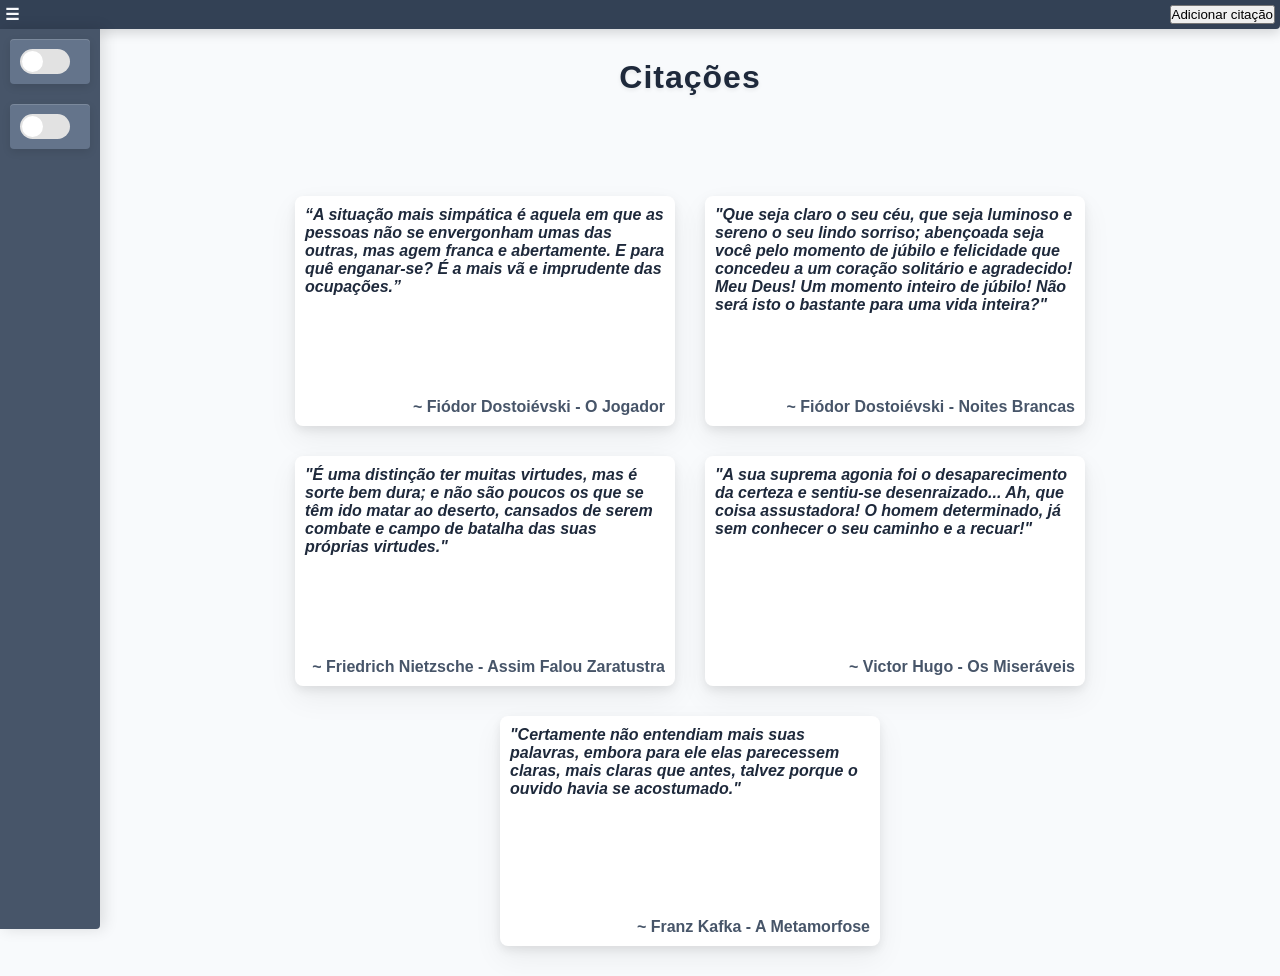
==== citacoes.html @ 8988e5a4 "Adicionada função para acrescentar citações e mudanças nos nomes dos arquivos" ====
<!DOCTYPE html>
<html lang="pt-br">

<head>
    <meta charset="UTF-8">
    <meta name="viewport" content="width=device-width, initial-scale=1.0">
    <title>Citações</title>

    <link rel="stylesheet" href="citacoes.css">
</head>

<body>
    <div id="container">
        <header>
            <label for="expandir-sidebar" id="icone-expandir-sidebar">☰</label>
            <input type="checkbox" id="expandir-sidebar">
            <button id="nova-citacao">Adicionar citação</button>
        </header>

        <div id="uniao">
            <nav>
                <div id="div-fonte">
                    <label for="fonte">Tamanho da fonte</label>

                    <div id="mostrar-valor">
                        <input type="range" id="fonte" min="12" max="20" value="16">
                        <span id="valor-fonte">16</span>
                    </div>
                </div>

                <div class="div-interruptores">
                    <label for="noturno">Modo noturno</label>
                    <input type="checkbox" id="noturno" class="interruptor">
                </div>

                <div class="div-interruptores">
                    <label for="contraste">Alto contraste</label>
                    <input type="checkbox" id="contraste" class="interruptor">
                </div>
            </nav>
            
            <main>
                <h1>Citações</h1>

                <div id="expositor-citacoes">
                    <div class="cartao">
                        <p><i>“A situação mais simpática é aquela em que as pessoas não se envergonham umas das outras, mas agem franca e abertamente. E para quê enganar-se? É a mais vã e imprudente das ocupações.”</i></p>
                        <span>~ Fiódor Dostoiévski - O Jogador</span>
                    </div>

                    <div class="cartao">
                        <p><i>"Que seja claro o seu céu, que seja luminoso e sereno o seu lindo sorriso; abençoada seja você pelo momento de júbilo e felicidade que concedeu a um coração solitário e agradecido! Meu Deus! Um momento inteiro de júbilo! Não será isto o bastante para uma vida inteira?"</i></p>
                        <span>~ Fiódor Dostoiévski - Noites Brancas</span>
                    </div>

                    <div class="cartao">
                        <p><i>"É uma distinção ter muitas virtudes, mas é sorte bem dura; e não são poucos os que se têm ido matar ao deserto, cansados de serem combate e campo de batalha das suas próprias virtudes."</i></p>
                        <span>~ Friedrich Nietzsche - Assim Falou Zaratustra</span>
                    </div>

                    <div class="cartao">
                        <p><i>"A sua suprema agonia foi o desaparecimento da certeza e sentiu-se desenraizado... Ah, que coisa assustadora! O homem determinado, já sem conhecer o seu caminho e a recuar!"</i></p>
                        <span>~ Victor Hugo - Os Miseráveis</span>
                    </div>

                    <div class="cartao">
                        <p><i>"⁠Certamente não entendiam mais suas palavras, embora para ele elas parecessem claras, mais claras que antes, talvez porque o ouvido havia se acostumado."</i></p>
                        <span>~ Franz Kafka - A Metamorfose</span>
                    </div>
                </div>
            </main>
        </div>
    </div>

    <script src="citacoes.js"></script>
</body>

</html>
---- citacoes.css ----
* {
    box-sizing: border-box;
    margin: 0;
    padding: 0;
}

body {
    font-family: 'Gill Sans', 'Gill Sans MT', Calibri, 'Trebuchet MS', sans-serif;
    font-weight: bold;
    color: #1e293b;
}

#container {
    display: flex;
    flex-direction: column;
    height: 100%;
    background-color: #f8fafc;
}

/* Faixa superior */
header {
    display: flex;
    flex-direction: row;
    justify-content: space-between;
    align-items: center;
    padding: 5px;
    width: 100%;
    border-radius: 0 0 4px 0;
    background-color: #334155;
    color: #f8fafc;
    box-shadow: 0 4px 12px rgba(0,0,0,0.15);
}

#expandir-sidebar {
    display: none;
}

#icone-expandir-sidebar {
    cursor: pointer;
    user-select: none;
    transition: transform 0.3s ease, color 0.3s ease;
}

#icone-expandir-sidebar:hover {
    color: #93c5fd;
}

#container:has(#expandir-sidebar:checked) #icone-expandir-sidebar {
    transform: rotate(90deg);
}

/* EXIBICAO PRINCIPAL */

#uniao {
    display: flex;
    flex-direction: row;
    flex: 1; /* faz "uniao ocupar apenas o espaço restante depois que o header tiver sua altura calculada. */
}

main {
    display: flex;
    flex-direction: column;
    justify-content: center;
    align-items: center;
    padding: 30px;
    gap: 100px;
    width: 100%;
}

main h1 {
    color: #1e293b;
    letter-spacing: 1px;
    text-shadow: 0 2px 4px rgba(0,0,0,0.08);
}

#expositor-citacoes {
    display: flex;
    flex-wrap: wrap;
    justify-content: center;
    align-items: center;
    gap: 30px;
}

main .cartao{
    display: flex;
    flex-direction: column;
    justify-content: center;
    align-items: center;
    padding: 10px;
    height: 230px;
    width: 380px;
    border-radius: 8px;
    background-color: #ffffff;
    color: #1e293b;
    box-shadow: 0 4px 10px rgba(0,0,0,0.08), 0 12px 30px rgba(0,0,0,0.06);
    transition: 0.3s ease;
}

main .cartao span {
    margin-top: auto;
    align-self: flex-end;
    color: #475569;
}

main .cartao:hover {
    transform: translateY(-6px);
    box-shadow: 0 8px 20px rgba(0,0,0,0.12), 0 18px 40px rgba(0,0,0,0.10);
}

/* SIDE BAR */
nav {
    position: sticky; /* Só precisei adicionar os tres primeiros para fazer a barra acompanhar a tela */
    top: 0;
    flex-shrink: 0;
    display: flex;
    flex-direction: column;
    align-items: center;
    height: 100dvh;
    width: 100px;
    padding: 10px;
    gap: 20px;
    border-radius: 0 0 4px 0;
    transition: 0.3s ease;
    background-color: #475569;
    color: #f8fafc;
    box-shadow: 4px 0 15px rgba(0,0,0,0.12);
}

nav label {
    display: none;
}

#div-fonte {
    display: none;
}

#fonte:hover {
    cursor: pointer;
}

#fonte:active {
    cursor: grab;
}

#mostrar-valor {
    display: flex;
    flex-direction: row;
    align-items: center;
    gap: 10px;
}

#valor-fonte {
    padding: 3px;
    border-radius: 4px;
    background-color: #64748b;
    color: #f8fafc;
    box-shadow: 2px 2px 8px rgba(0,0,0,0.15);
}

.div-interruptores {
    display: flex;
    flex-direction: row;
    justify-content: space-between;
    align-items: center;
    user-select: none;
    padding: 10px;
    gap: 20px;
    width: 100%;
    border-radius: 4px;
    background-color: #64748b;
    box-shadow: inset 0 1px 0 rgba(255,255,255,0.15), 0 3px 8px rgba(0,0,0,0.10);
}

#container:has(#expandir-sidebar:checked) nav {
    width: 250px;
}

#container:has(#expandir-sidebar:checked) nav label {
    display: flex;
}

#container:has(#expandir-sidebar:checked) #div-fonte {
    display: flex;
    flex-direction: column;
    align-items: center;
    padding: 10px;
    gap: 10px;
    width: 100%;
    border-radius: 4px;
    background-color: #64748b;
    box-shadow: inset 0 1px 0 rgba(255,255,255,0.15), 0 3px 8px rgba(0,0,0,0.10);
}

/* INTERRUPTORES */
.interruptor {
    appearance: none;
    -webkit-appearance: none;
    width: 50px;
    height: 25px;
    background-color: rgb(226, 226, 226);
    border-radius: 25px;
    position: relative;
    cursor: pointer;
    transition: 0.3s;
}

.interruptor:checked {
    background-color: #3b82f6;
    box-shadow: 0 0 10px rgba(59,130,246,0.5);
}

.interruptor::before {
    content: "";
    width: 21px;
    height: 21px;
    background-color: white;
    border-radius: 50%;
    position: absolute;
    top: 2px;
    left: 2px;
    transition: 0.3s;
}

.interruptor:checked::before {
    transform: translateX(25px);
}

/* MODO NOTURNO */
.modo-noturno #container {
    background-color: #121826;
    color: #e5e7eb;
}

.modo-noturno header {
    background-color: #1e293b;
    color: #e5e7eb;
}

.modo-noturno nav {
    background-color: #1f2937;
}

.modo-noturno #valor-fonte,
.modo-noturno .div-interruptores,
.modo-noturno #container:has(#expandir-sidebar:checked) #div-fonte {
    background-color: #374151;
    color: #e5e7eb;
}

.modo-noturno h1 {
    color: #f9fafb;
    text-shadow: 0 2px 8px rgba(59,130,246,0.25);
}

.modo-noturno .cartao {
    background-color: #1f2937;
    color: #e5e7eb;
    box-shadow: 0 10px 25px rgba(0,0,0,0.4);
}

.modo-noturno .cartao span {
    color: #cbd5e1;
}

.modo-noturno .cartao:hover {
    box-shadow: 0 10px 25px rgba(0,0,0,0.6);
}

.modo-noturno .interruptor {
    background-color: #4b5563;
}

.modo-noturno .interruptor:checked {
    background-color: #60a5fa;
    box-shadow: 0 0 12px rgba(96,165,250,0.5);
}

.modo-noturno input[type="range"] {
    accent-color: #3b82f6;
}

/* ALTO CONTRASTE */
.alto-contraste #container {
    background-color: #000;
    color: #fff;
}

.alto-contraste header {
    background-color: #000;
    color: #ffff00;
    border-bottom: 2px solid #ffff00;
}

.alto-contraste nav {
    background-color: #000;
    color: #ffff00;
    border-right: 2px solid #ffff00;
    box-shadow: none;
}

.alto-contraste #valor-fonte {
    background-color: #ffff00;
    color: #000;
    box-shadow: none;
}

.alto-contraste .div-interruptores,
.alto-contraste #container:has(#expandir-sidebar:checked) #div-fonte {
    background-color: #000;
    color: #ffff00;
    border: 2px solid #ffff00;
    box-shadow: none;
}

.alto-contraste .cartao {
    background-color: #000;
    color: #fff;
    border: 3px solid #ffff00;
    box-shadow: none;
}

.alto-contraste .cartao span,
.alto-contraste h1 {
    color: #ffff00;
}

.alto-contraste .cartao:hover {
    border-color: #fff;
}

.alto-contraste .interruptor {
    background-color: #fff;
}

.alto-contraste .interruptor::before {
    background-color: #000;
}

.alto-contraste .interruptor:checked {
    background-color: #ffff00;
    box-shadow: 0 0 15px rgba(255,255,0,0.8);
}

.alto-contraste input[type="range"] {
    accent-color: #ffff00;
}

.alto-contraste *:focus {
    outline: 3px solid #ffff00;
    outline-offset: 3px;
}

.alto-contraste #icone-expandir-sidebar:hover {
    color: #ffff00;
}

/* TABLETS E CELULARES */
@media (max-width: 768px) {

    /* Estrutura principal */
    #uniao {
        flex-direction: column;
    }

    /* Header */
    header {
        padding: 10px;
    }

    /* Sidebar */
    nav {
        display: none;
        position: static;
        width: 100%;
        height: auto;
        flex-direction: column;
        justify-content: center;
        flex-wrap: wrap;
        gap: 10px;
        border-radius: 0;
    }

    #container:has(#expandir-sidebar:checked) nav {
        display: flex;
        width: 100%;
    }

    nav label {
        display: flex;
    }

    #div-fonte {
        display: flex;
        flex-direction: column;
        width: 100%;
        max-width: 300px;
    }

    #mostrar-valor {
        width: 100%;
        justify-content: center;
    }

    #fonte {
        width: 100%;
    }

    .div-interruptores {
        width: 100%;
        max-width: 300px;
    }

    /* Conteúdo principal */
    main {
        padding: 15px;
        gap: 40px;
    }

    main h1 {
        text-align: center;
    }

    /* Expositor */
    #expositor-citacoes {
        width: 100%;
        gap: 20px;
    }

    /* Cartões */
    main .cartao {
        width: 100%;
        max-width: 100%;
        height: auto;
        min-height: 180px;
    }

    main .cartao p {
        line-height: 1.5;
    }
}

/* CELULARES PEQUENOS */
@media (max-width: 480px) {

    html {
        font-size: 14px;
    }

    main {
        padding: 10px;
        gap: 25px;
    }

    main .cartao {
        padding: 15px;
    }

    main .cartao span {
        margin-top: 15px;
        text-align: right;
        font-size: 0.85rem;
    }

    .div-interruptores {
        padding: 8px;
        gap: 10px;
    }

    #div-fonte {
        padding: 8px;
    }

    nav {
        padding: 8px;
    }
}
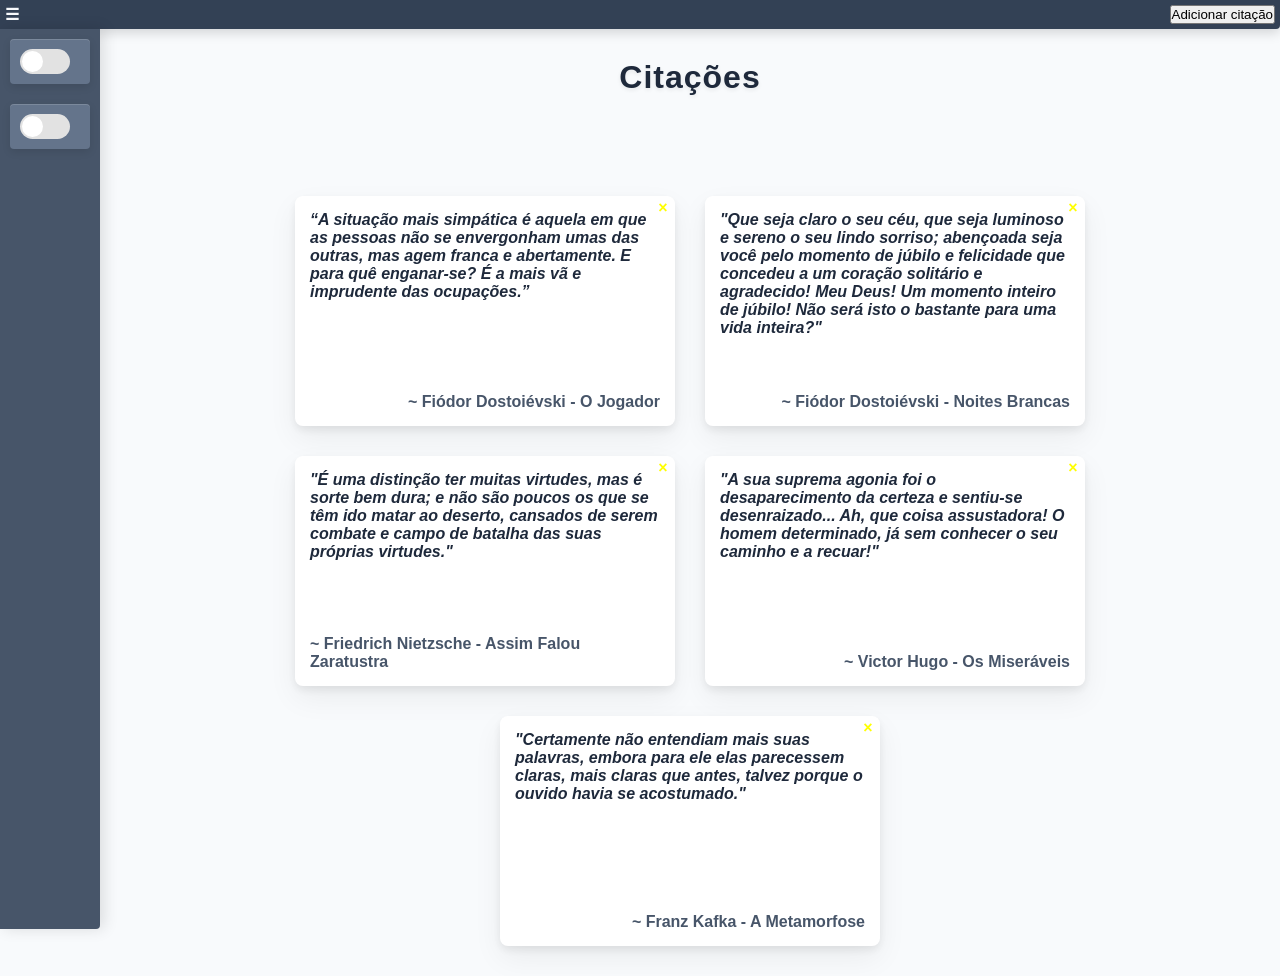
==== commit c2729492: "Adicionada função para excluir citações" ====
--- a/citacoes.html
+++ b/citacoes.html
@@ -44,26 +44,31 @@
 
                 <div id="expositor-citacoes">
                     <div class="cartao">
+                        <button class="apagar-cartao">×</button>
                         <p><i>“A situação mais simpática é aquela em que as pessoas não se envergonham umas das outras, mas agem franca e abertamente. E para quê enganar-se? É a mais vã e imprudente das ocupações.”</i></p>
                         <span>~ Fiódor Dostoiévski - O Jogador</span>
                     </div>
 
                     <div class="cartao">
+                        <button class="apagar-cartao">×</button>
                         <p><i>"Que seja claro o seu céu, que seja luminoso e sereno o seu lindo sorriso; abençoada seja você pelo momento de júbilo e felicidade que concedeu a um coração solitário e agradecido! Meu Deus! Um momento inteiro de júbilo! Não será isto o bastante para uma vida inteira?"</i></p>
                         <span>~ Fiódor Dostoiévski - Noites Brancas</span>
                     </div>
 
                     <div class="cartao">
+                        <button class="apagar-cartao">×</button>
                         <p><i>"É uma distinção ter muitas virtudes, mas é sorte bem dura; e não são poucos os que se têm ido matar ao deserto, cansados de serem combate e campo de batalha das suas próprias virtudes."</i></p>
                         <span>~ Friedrich Nietzsche - Assim Falou Zaratustra</span>
                     </div>
 
                     <div class="cartao">
+                        <button class="apagar-cartao">×</button>
                         <p><i>"A sua suprema agonia foi o desaparecimento da certeza e sentiu-se desenraizado... Ah, que coisa assustadora! O homem determinado, já sem conhecer o seu caminho e a recuar!"</i></p>
                         <span>~ Victor Hugo - Os Miseráveis</span>
                     </div>
 
                     <div class="cartao">
+                        <button class="apagar-cartao">×</button>
                         <p><i>"⁠Certamente não entendiam mais suas palavras, embora para ele elas parecessem claras, mais claras que antes, talvez porque o ouvido havia se acostumado."</i></p>
                         <span>~ Franz Kafka - A Metamorfose</span>
                     </div>
--- a/citacoes.css
+++ b/citacoes.css
@@ -82,11 +82,12 @@
 }
 
 main .cartao{
+    position: relative;
     display: flex;
     flex-direction: column;
     justify-content: center;
-    align-items: center;
-    padding: 10px;
+    align-items: center; 
+    padding: 15px;
     height: 230px;
     width: 380px;
     border-radius: 8px;
@@ -105,6 +106,27 @@
 main .cartao:hover {
     transform: translateY(-6px);
     box-shadow: 0 8px 20px rgba(0,0,0,0.12), 0 18px 40px rgba(0,0,0,0.10);
+}
+
+.apagar-cartao {
+    position: absolute;
+    top: 0;
+    right: 0;
+    width: 24px;
+    height: 24px;
+    border: none;
+    border-radius: 50%;
+    cursor: pointer;
+    font-size: 16px;
+    font-weight: bold;
+    background-color: transparent;
+    color: #64748b;
+
+    transition: 0.2s;
+}
+
+.apagar-cartao:hover {
+    color: #ef4444;
 }
 
 /* SIDE BAR */
@@ -328,6 +350,18 @@
     border-color: #fff;
 }
 
+.apagar-cartao {
+    border: none;
+    background-color: transparent;
+    color: #ffff00;
+
+    transition: 0.2s;
+}
+
+.apagar-cartao:hover {
+    color: #fff;
+}
+
 .alto-contraste .interruptor {
     background-color: #fff;
 }
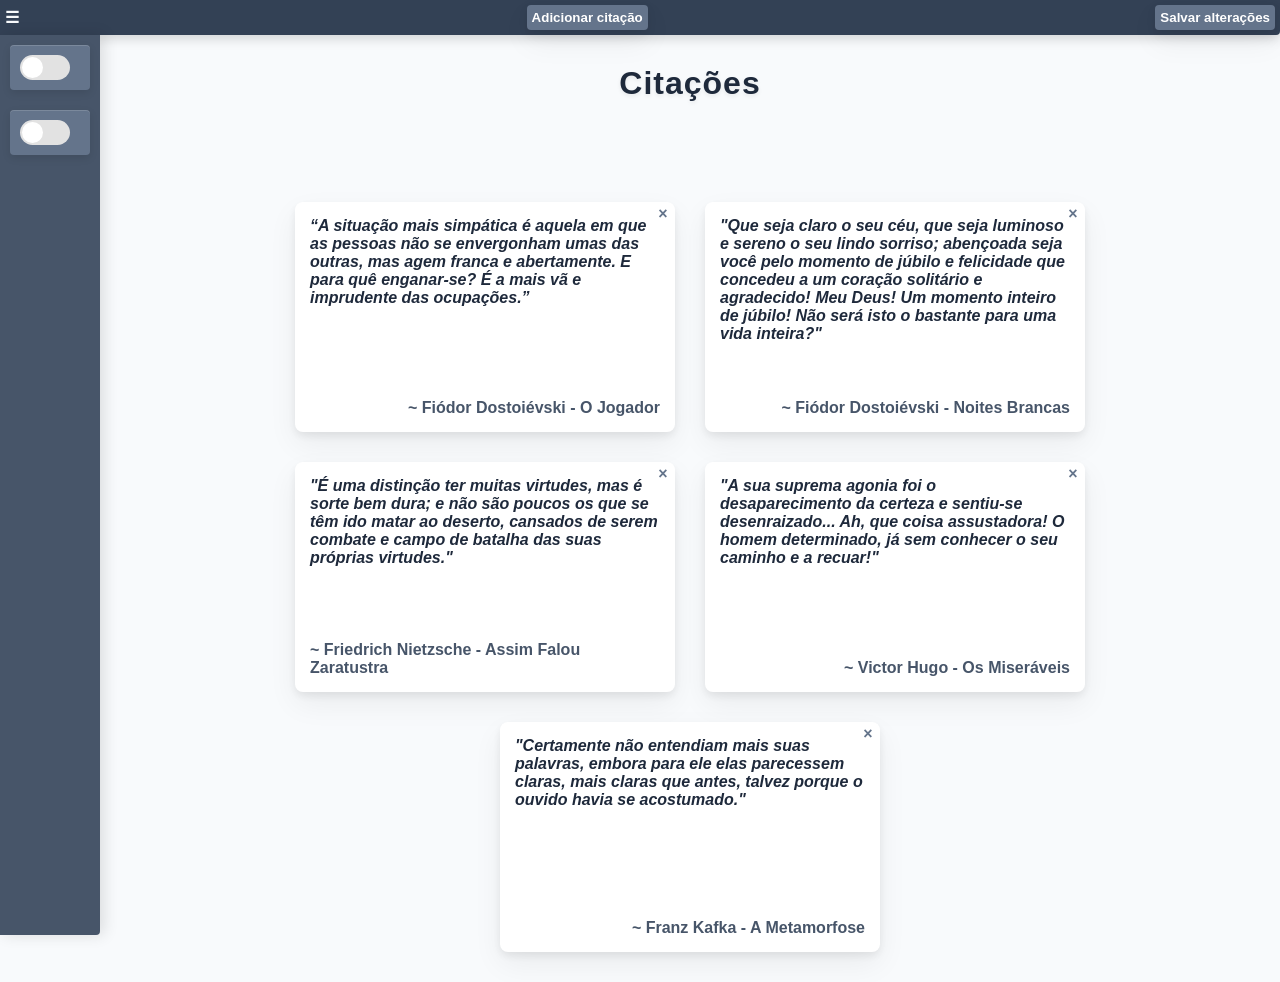
==== commit 0cc93941: "Adicionada função para salvar o estado atual da página" ====
--- a/citacoes.html
+++ b/citacoes.html
@@ -15,6 +15,7 @@
             <label for="expandir-sidebar" id="icone-expandir-sidebar">☰</label>
             <input type="checkbox" id="expandir-sidebar">
             <button id="nova-citacao">Adicionar citação</button>
+            <button id="salvar-estado">Salvar alterações</button>
         </header>
 
         <div id="uniao">
--- a/citacoes.css
+++ b/citacoes.css
@@ -47,6 +47,23 @@
 
 #container:has(#expandir-sidebar:checked) #icone-expandir-sidebar {
     transform: rotate(90deg);
+}
+
+header button {
+    border: none;
+    background-color: #64748b;
+    color: #fff;
+    padding: 5px;
+    font-weight: bold;
+    border-radius: 4px;
+    transition: 0.3s ease;
+    box-shadow: 0 4px 10px rgba(0,0,0,0.08), 0 12px 30px rgba(0,0,0,0.06);
+}
+
+header button:hover {
+    cursor: pointer;
+    transform: translateY(-1px);
+    box-shadow: 0 8px 20px rgba(0,0,0,0.12), 0 18px 40px rgba(0,0,0,0.10);
 }
 
 /* EXIBICAO PRINCIPAL */
@@ -258,6 +275,10 @@
     color: #e5e7eb;
 }
 
+.modo-noturno header button {
+    background-color: #374151;
+}
+
 .modo-noturno nav {
     background-color: #1f2937;
 }
@@ -311,6 +332,15 @@
     background-color: #000;
     color: #ffff00;
     border-bottom: 2px solid #ffff00;
+}
+
+.alto-contraste header button {
+    background-color: transparent;
+    border: solid, #ffff00;
+}
+
+.alto-contraste header button:hover {
+    border-color: #fff;
 }
 
 .alto-contraste nav {
@@ -350,7 +380,7 @@
     border-color: #fff;
 }
 
-.apagar-cartao {
+.alto-contraste .apagar-cartao {
     border: none;
     background-color: transparent;
     color: #ffff00;
@@ -358,7 +388,7 @@
     transition: 0.2s;
 }
 
-.apagar-cartao:hover {
+.alto-contraste .apagar-cartao:hover {
     color: #fff;
 }
 
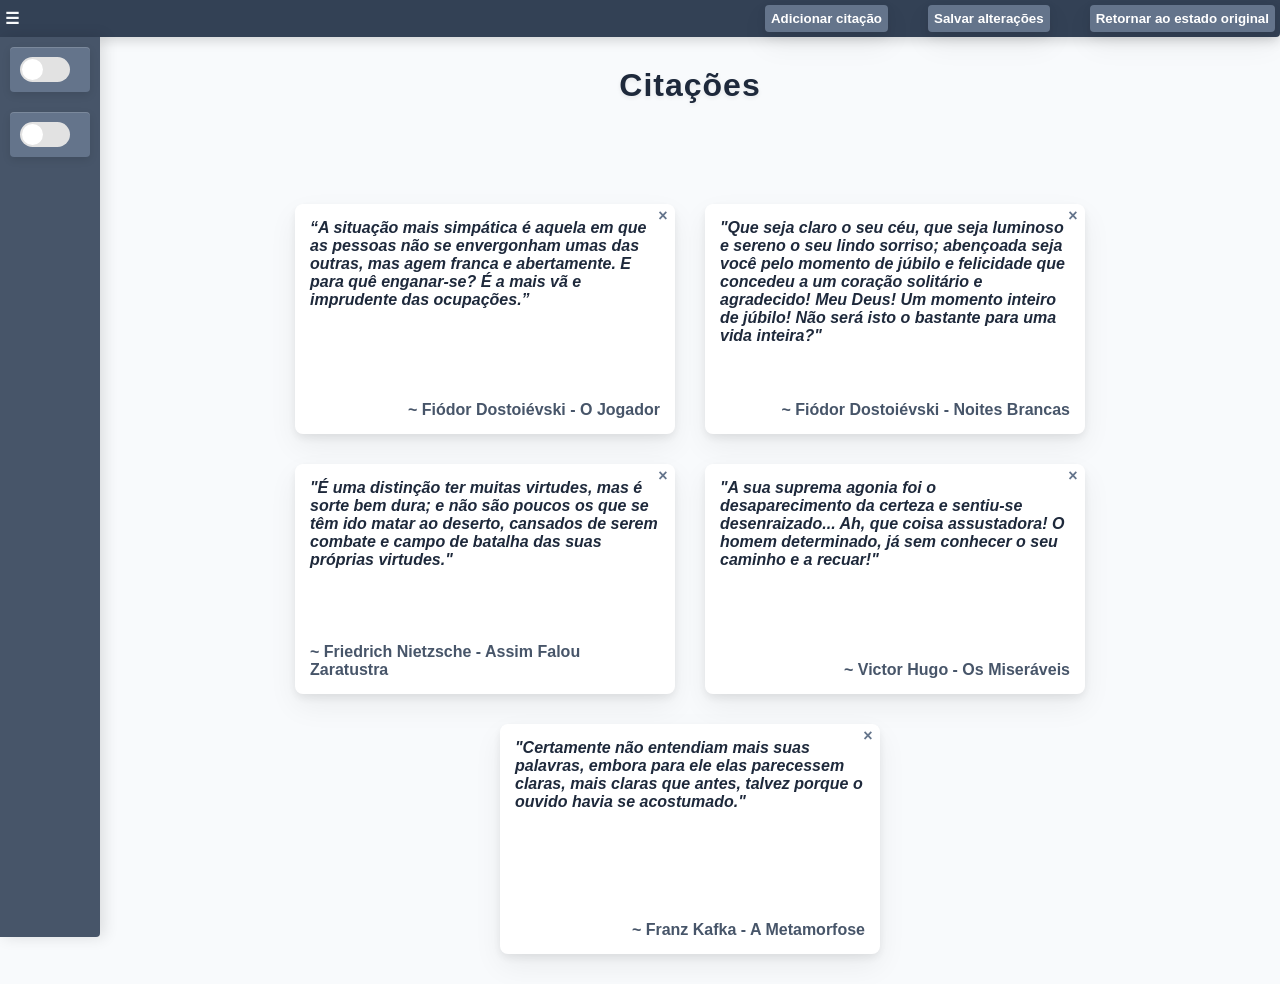
==== commit 796eab50: "Adicionada função para retornar ao estado original da página" ====
--- a/citacoes.html
+++ b/citacoes.html
@@ -4,6 +4,9 @@
 <head>
     <meta charset="UTF-8">
     <meta name="viewport" content="width=device-width, initial-scale=1.0">
+    <meta name="author" content="brunolimadsdev">
+    <meta name="desciption" content="Site criado com o objetivo de estudar DOM e localStorage.">
+    <meta name="keywords" content="citações, filosofia, literatura">
     <title>Citações</title>
 
     <link rel="stylesheet" href="citacoes.css">
@@ -14,8 +17,12 @@
         <header>
             <label for="expandir-sidebar" id="icone-expandir-sidebar">☰</label>
             <input type="checkbox" id="expandir-sidebar">
-            <button id="nova-citacao">Adicionar citação</button>
-            <button id="salvar-estado">Salvar alterações</button>
+
+            <div id="conjunto-opcoes">
+                <button id="nova-citacao">Adicionar citação</button>
+                <button id="salvar-estado">Salvar alterações</button>
+                <button id="resetar">Retornar ao estado original</button>
+            </div>
         </header>
 
         <div id="uniao">
--- a/citacoes.css
+++ b/citacoes.css
@@ -51,12 +51,13 @@
 
 header button {
     border: none;
+    user-select: none;
     background-color: #64748b;
     color: #fff;
-    padding: 5px;
+    padding: 6px;
     font-weight: bold;
     border-radius: 4px;
-    transition: 0.3s ease;
+    transition: 0.2s ease;
     box-shadow: 0 4px 10px rgba(0,0,0,0.08), 0 12px 30px rgba(0,0,0,0.06);
 }
 
@@ -66,6 +67,12 @@
     box-shadow: 0 8px 20px rgba(0,0,0,0.12), 0 18px 40px rgba(0,0,0,0.10);
 }
 
+#conjunto-opcoes {
+    display: flex;
+    flex-direction: row;
+    gap: 40px;
+}
+
 /* EXIBICAO PRINCIPAL */
 
 #uniao {
@@ -85,6 +92,7 @@
 }
 
 main h1 {
+    user-select: none;
     color: #1e293b;
     letter-spacing: 1px;
     text-shadow: 0 2px 4px rgba(0,0,0,0.08);
@@ -126,6 +134,7 @@
 }
 
 .apagar-cartao {
+    user-select: none;
     position: absolute;
     top: 0;
     right: 0;
@@ -170,6 +179,7 @@
 }
 
 #div-fonte {
+    user-select: none;
     display: none;
 }
 
@@ -431,6 +441,14 @@
         padding: 10px;
     }
 
+    header button {
+        padding: 4px;
+    }
+
+    #conjunto-opcoes {
+        gap: 14px;
+    }
+
     /* Sidebar */
     nav {
         display: none;
@@ -510,6 +528,14 @@
         font-size: 14px;
     }
 
+    header button {
+        padding: 3px;
+    }
+
+    #conjunto-opcoes {
+        gap: 8px;
+    }
+
     main {
         padding: 10px;
         gap: 25px;
